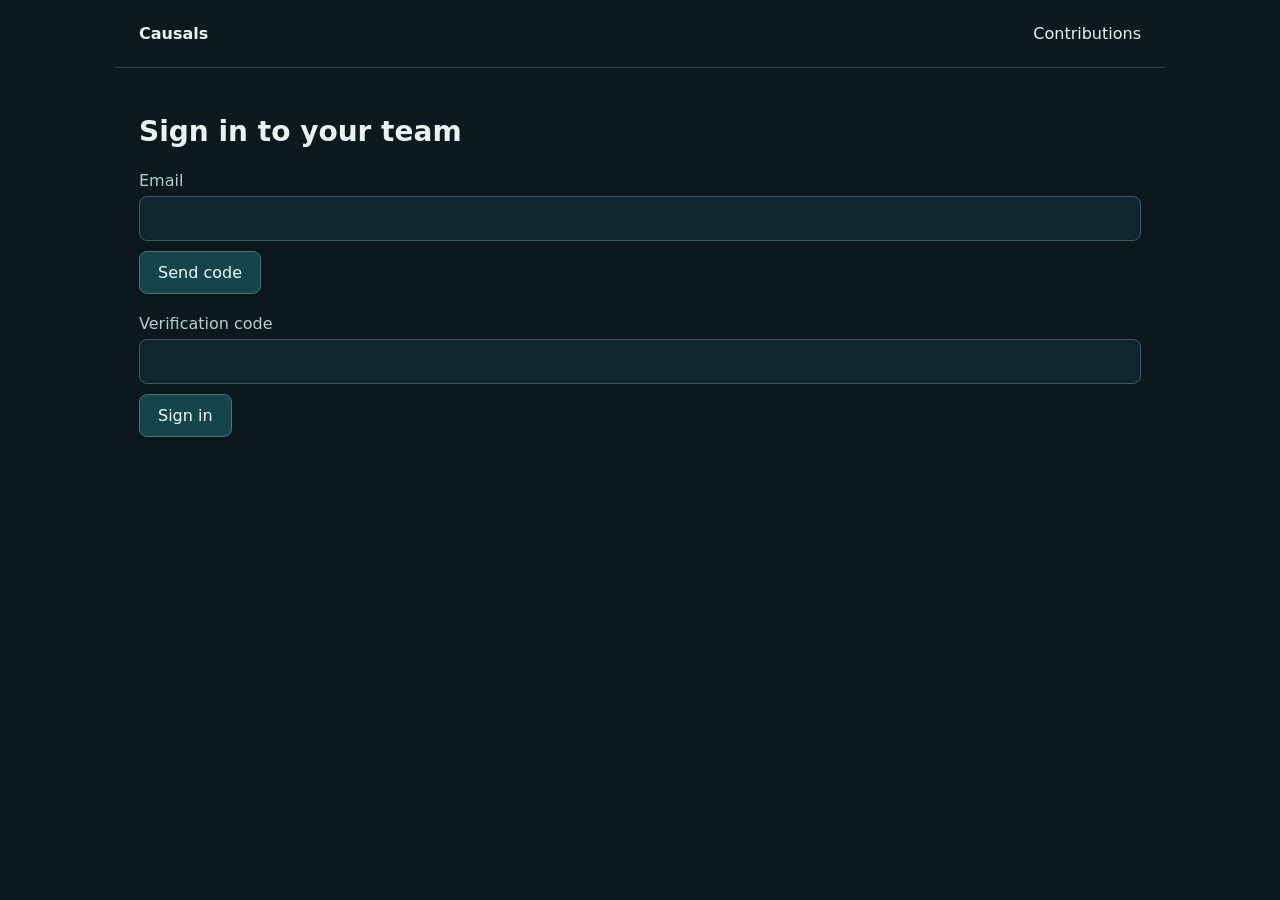
==== contribute/index.html @ b9d78e5d "Publish authenticated team contribution entry at contribute path" ====
<!doctype html><html lang="en"><meta charset="utf-8"><meta name="viewport" content="width=device-width,initial-scale=1"><title>Causals · Contributions</title><link rel="icon" href="data:,"><style>
*{box-sizing:border-box}body{margin:0;background:#0b181e;color:#e9f3f1;font:16px system-ui}header,main{max-width:1050px;margin:auto;padding:24px}header{border-bottom:1px solid #29434c;display:flex;justify-content:space-between}h1{font-size:28px}h2{font-size:21px}label{display:block;margin:16px 0 6px;color:#b5cecd}input,textarea,select{width:100%;padding:12px;border:1px solid #3b5962;background:#10272f;color:inherit;border-radius:8px;font:inherit}textarea{min-height:90px}button{cursor:pointer;border:1px solid #497177;background:#16444b;color:#eafffb;padding:11px 18px;margin:10px 8px 4px 0;border-radius:8px;font:inherit}button:disabled{opacity:.4;cursor:default}.card{border:1px solid #29434c;border-radius:12px;padding:20px;margin:18px 0}.muted{color:#9db8b9}pre{white-space:pre-wrap;overflow-wrap:anywhere;background:#10272f;padding:14px;border-radius:8px}.row{display:grid;grid-template-columns:1fr 1fr;gap:20px}#notice{color:#f2cc8b;white-space:pre-wrap}a{color:#97e2d8}@media(max-width:700px){.row{grid-template-columns:1fr}}</style>
<header><strong>Causals</strong><span>Contributions</span></header><main><p id="notice" role="status"></p><section id="login"><h1>Sign in to your team</h1><label for="email">Email</label><input id="email" type="email" autocomplete="email"><button id="send">Send code</button><label for="code">Verification code</label><input id="code" inputmode="numeric" autocomplete="one-time-code"><button id="signin">Sign in</button></section>
<section id="workspace" hidden><div style="display:flex;justify-content:space-between"><h1>Graph contributions</h1><button id="logout">Sign out</button></div><p id="identity" class="muted"></p><button id="refresh">All proposals</button><button id="new">New proposal</button><section id="teamadmin" hidden class="card"><h2>Team access</h2><label for="memberuid">Account ID</label><input id="memberuid"><label for="memberrole">Role</label><select id="memberrole"><option value="contributor">Contributor</option><option value="reviewer">Reviewer</option><option value="admin">Administrator</option></select><button id="grant">Save access</button></section><div id="list"></div><div id="detail" hidden></div><section id="editor" hidden class="card"><h2>Propose a change</h2><label for="kind">Type</label><select id="kind"><option value="fact">Correct a fact</option><option value="rule">Propose an analytical rule</option><option value="schema">Propose a schema change</option></select><div id="fact"><div class="row"><div><label for="targetkind">Object</label><select id="targetkind"><option value="entity">Entity</option><option value="edge">Relationship</option></select></div><div><label for="target">Canonical object ID</label><input id="target"></div></div><button id="loadobject">Load current object</button><pre id="snapshot" hidden></pre><label for="revision">Current snapshot revision</label><input id="revision" readonly><label for="property">Property</label><select id="property"><option>name</option><option>aliases</option><option>summary</option></select><label for="value">Proposed value</label><textarea id="value"></textarea><label for="reason">Reason</label><textarea id="reason"></textarea><label for="evidence">Evidence links · one per line</label><textarea id="evidence"></textarea></div><div id="argument" hidden></div><button id="save">Save draft</button></section></section></main>
<script>
let token='',me=null,current=null,inspectionId=null;const $=id=>document.getElementById(id);const fields=['claim','mechanism','supporting_sources','counterexamples','confounders','scope','observable_outcome','horizon'];
const kindLabel={fact:'Fact correction',rule:'Analytical rule',schema:'Schema proposal'};const stateLabel={draft:'Draft',pending:'Awaiting review',changes_requested:'Changes requested',approved:'Approved · awaiting next step',publishing:'Publishing',published:'Published',publish_failed:'Publication failed',rejected:'Rejected'};function notice(s){$('notice').textContent=s}async function api(path,body,method){const r=await fetch((['causals.org','www.causals.org'].includes(location.hostname)?'https://anli.chat/_causals_contribute/':'')+'api/'+path,{method:method||(body?'POST':'GET'),headers:{'Content-Type':'application/json',...(token?{Authorization:'Bearer '+token}:{})},...(body?{body:JSON.stringify(body)}:{})});const d=await r.json();if(!r.ok)throw Error(typeof d.detail==='string'?d.detail:'Request could not be completed');return d}
function button(label,fn){const b=document.createElement('button');b.textContent=label;b.onclick=()=>run(fn);return b}async function run(fn){notice('');try{await fn()}catch(e){notice(e.message)}}
$('send').onclick=()=>run(async()=>{await api('login/send',{email:$('email').value});notice('Check your email for a verification code.')});$('signin').onclick=()=>run(async()=>{const s=await api('login/verify',{email:$('email').value,code:$('code').value});token=s.token;try{me=await api('me')}catch(e){throw Error(e.message+' · Account ID: '+s.uid)}$('login').hidden=true;$('workspace').hidden=false;$('identity').textContent=me.role+' · '+me.uid;$('teamadmin').hidden=me.role!=='admin';await list()});$('logout').onclick=()=>location.reload();$('grant').onclick=()=>run(async()=>{await api('team/'+encodeURIComponent($('memberuid').value),{role:$('memberrole').value},'PUT');notice('Team access updated.')});
async function list(){$('editor').hidden=true;$('detail').hidden=true;$('list').hidden=false;const rows=await api('proposals');$('list').replaceChildren();for(const p of rows){const card=document.createElement('div');card.className='card';const title=document.createElement('strong');title.textContent=kindLabel[p.kind]+' · '+stateLabel[p.status];card.append(title,document.createElement('br'),button('Open proposal',()=>detail(p.id)));$('list').append(card)}if(!rows.length)$('list').textContent='No proposals yet.'}
async function detail(id){current=await api('proposals/'+id);$('list').hidden=true;$('editor').hidden=true;$('detail').hidden=false;const box=$('detail');box.replaceChildren();const h=document.createElement('h2');h.textContent=kindLabel[current.kind]+' · '+stateLabel[current.status]+' · Version '+current.version;box.append(h);const data=document.createElement('pre');data.textContent=current.kind==='fact'?Object.entries(current.payload.set).map(([k,v])=>k+'\nCurrent: '+(current.payload._before?.props?.[k]??'Not set')+'\nProposed: '+v).join('\n\n')+'\n\nReason: '+current.payload.reason+'\n\nEvidence:\n'+current.payload.evidence_urls.join('\n'):JSON.stringify(current.payload,null,2);box.append(data);const note=document.createElement('textarea');note.placeholder='Evidence, questions or review rationale';note.setAttribute('aria-label','Review rationale or comment');box.append(note);const act=a=>async()=>{await api('proposals/'+id+'/actions',{action:a,version:current.version,note:note.value});await detail(id)};box.append(button('Comment',act('comment')));box.append(button('Assess argument',async()=>{const r=await api('proposals/'+id+'/advisory',{});const pre=document.createElement('pre');pre.textContent='Argument assessment · linked sources have not been independently verified\n'+JSON.stringify(r.result||r,null,2);box.append(pre)}));if(me.role==='admin'&&current.status==='publish_failed')box.append(button('Retry publication',act('retry_publication')));if(me.uid===current.owner_uid&&['draft','changes_requested'].includes(current.status))box.append(button('Submit for review',act('submit')));if(me.uid!==current.owner_uid&&['reviewer','admin'].includes(me.role)&&current.status==='pending'){box.append(button('Approve',act('approve')),button('Request changes',act('request_changes')),button('Reject',act('reject')))}if(me.uid===current.owner_uid&&['draft','changes_requested','pending','approved'].includes(current.status))box.append(button('Revise draft',()=>edit(current)));const title=document.createElement('h2');title.textContent='History';box.append(title);for(const e of current.history){const p=document.createElement('p');p.textContent=e.actor+' · '+e.event+' · '+(e.body.note||'')+' · '+e.created_at;box.append(p)}}
function edit(p=null){current=p;inspectionId=p?.payload?.inspection_id||null;$('editor').hidden=false;$('list').hidden=true;$('detail').hidden=true;$('kind').value=p?.kind||'fact';$('kind').disabled=!!p;const v=p?.payload||{};$('targetkind').value=v.kind||'entity';props();$('target').value=v.id||'';$('revision').value=v.expected_revision||'';const key=Object.keys(v.set||{})[0];if(key)$('property').value=key;$('value').value=key?v.set[key]:'';$('reason').value=v.reason||'';$('evidence').value=(v.evidence_urls||[]).join('\n');for(const f of fields)$('arg-'+f).value=Array.isArray(v[f])?v[f].join('\n'):v[f]||'';toggle()}
function props(){const values=$('targetkind').value==='entity'?['name','aliases','summary']:['fact','valid_at','invalid_at'];$('property').replaceChildren(...values.map(v=>{const o=document.createElement('option');o.textContent=v;return o}))}function toggle(){$('fact').hidden=$('kind').value!=='fact';$('argument').hidden=!$('fact').hidden}for(const f of fields){const l=document.createElement('label');l.textContent=f.replaceAll('_',' ');const t=document.createElement('textarea');t.id='arg-'+f;l.htmlFor=t.id;$('argument').append(l,t)}$('loadobject').onclick=()=>run(async()=>{const r=await api('inspections',{kind:$('targetkind').value,target_id:$('target').value});inspectionId=r.id;notice('Loading the graph object…');for(let i=0;i<20;i++){await new Promise(ok=>setTimeout(ok,1500));const data=await api('inspections/'+r.id);if(data.status==='completed'){if(data.result.error)throw Error('Unable to load this object');$('revision').value=data.result.revision;$('snapshot').hidden=false;$('snapshot').textContent=JSON.stringify(data.result.snapshot.props,null,2);notice('Current object loaded.');return}}throw Error('The graph host has not responded. Try again shortly.')});$('targetkind').onchange=()=>{inspectionId=null;$('revision').value='';props()};$('target').oninput=()=>{inspectionId=null;$('revision').value=''};$('kind').onchange=toggle;$('new').onclick=()=>edit();$('refresh').onclick=()=>run(list);$('save').onclick=()=>run(async()=>{let payload;if($('kind').value==='fact')payload={kind:$('targetkind').value,id:$('target').value,expected_revision:$('revision').value,inspection_id:inspectionId,set:{[$('property').value]:$('value').value},reason:$('reason').value,evidence_urls:$('evidence').value.split('\n').filter(Boolean)};else payload=Object.fromEntries(fields.map(f=>[f,f==='supporting_sources'?$('arg-'+f).value.split('\n').filter(Boolean):$('arg-'+f).value]));const p=current?await api('proposals/'+current.id+'/actions',{action:'edit',version:current.version,payload}):await api('proposals',{kind:$('kind').value,payload});await detail(p.id)})
</script></html>
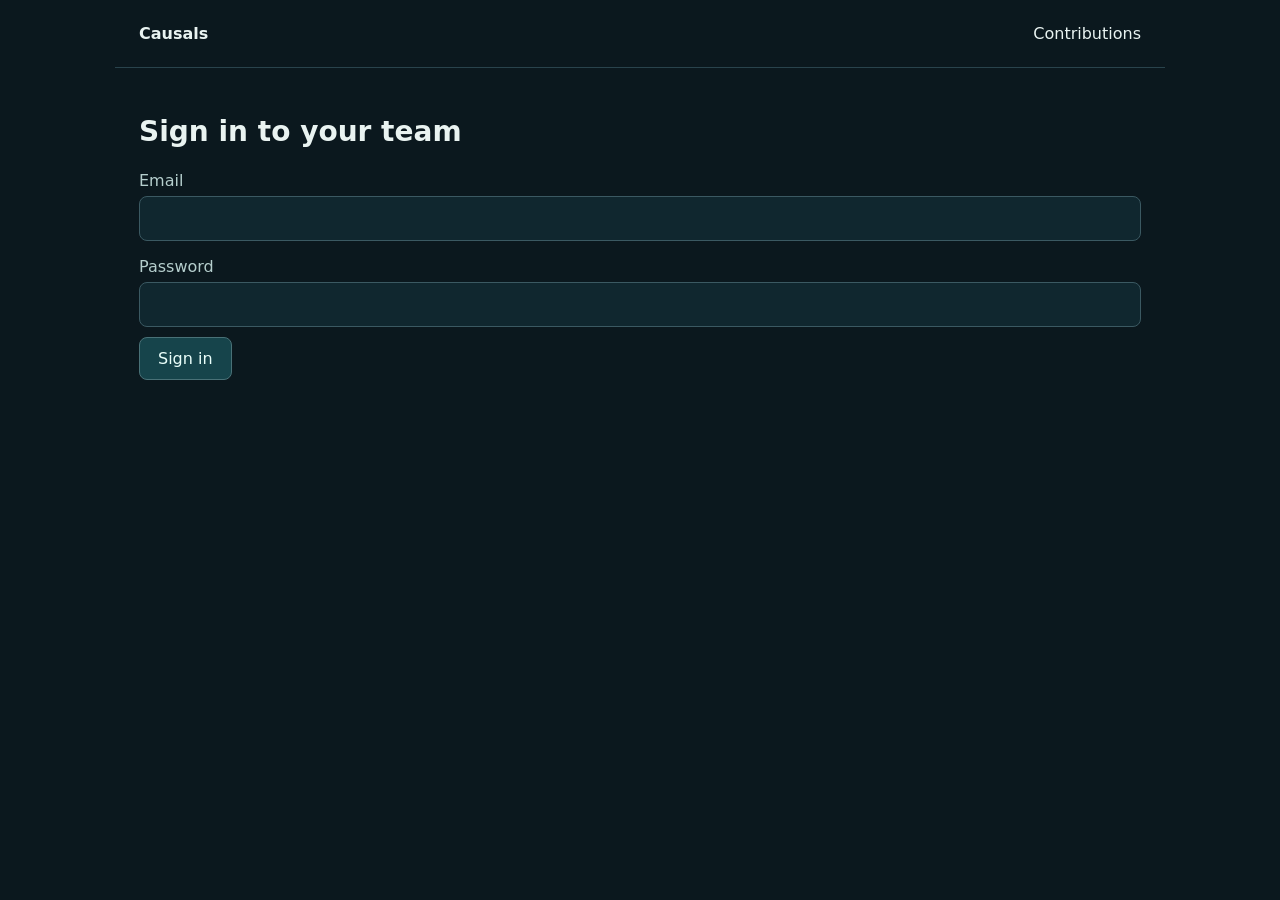
==== commit a3762869: "Replace email code form with fixed password sign-in" ====
--- a/contribute/index.html
+++ b/contribute/index.html
@@ -1,12 +1,12 @@
 <!doctype html><html lang="en"><meta charset="utf-8"><meta name="viewport" content="width=device-width,initial-scale=1"><title>Causals · Contributions</title><link rel="icon" href="data:,"><style>
 *{box-sizing:border-box}body{margin:0;background:#0b181e;color:#e9f3f1;font:16px system-ui}header,main{max-width:1050px;margin:auto;padding:24px}header{border-bottom:1px solid #29434c;display:flex;justify-content:space-between}h1{font-size:28px}h2{font-size:21px}label{display:block;margin:16px 0 6px;color:#b5cecd}input,textarea,select{width:100%;padding:12px;border:1px solid #3b5962;background:#10272f;color:inherit;border-radius:8px;font:inherit}textarea{min-height:90px}button{cursor:pointer;border:1px solid #497177;background:#16444b;color:#eafffb;padding:11px 18px;margin:10px 8px 4px 0;border-radius:8px;font:inherit}button:disabled{opacity:.4;cursor:default}.card{border:1px solid #29434c;border-radius:12px;padding:20px;margin:18px 0}.muted{color:#9db8b9}pre{white-space:pre-wrap;overflow-wrap:anywhere;background:#10272f;padding:14px;border-radius:8px}.row{display:grid;grid-template-columns:1fr 1fr;gap:20px}#notice{color:#f2cc8b;white-space:pre-wrap}a{color:#97e2d8}@media(max-width:700px){.row{grid-template-columns:1fr}}</style>
-<header><strong>Causals</strong><span>Contributions</span></header><main><p id="notice" role="status"></p><section id="login"><h1>Sign in to your team</h1><label for="email">Email</label><input id="email" type="email" autocomplete="email"><button id="send">Send code</button><label for="code">Verification code</label><input id="code" inputmode="numeric" autocomplete="one-time-code"><button id="signin">Sign in</button></section>
+<header><strong>Causals</strong><span>Contributions</span></header><main><p id="notice" role="status"></p><section id="login"><h1>Sign in to your team</h1><label for="email">Email</label><input id="email" type="email" autocomplete="email"><label for="password">Password</label><input id="password" type="password" autocomplete="current-password"><button id="signin">Sign in</button></section>
 <section id="workspace" hidden><div style="display:flex;justify-content:space-between"><h1>Graph contributions</h1><button id="logout">Sign out</button></div><p id="identity" class="muted"></p><button id="refresh">All proposals</button><button id="new">New proposal</button><section id="teamadmin" hidden class="card"><h2>Team access</h2><label for="memberuid">Account ID</label><input id="memberuid"><label for="memberrole">Role</label><select id="memberrole"><option value="contributor">Contributor</option><option value="reviewer">Reviewer</option><option value="admin">Administrator</option></select><button id="grant">Save access</button></section><div id="list"></div><div id="detail" hidden></div><section id="editor" hidden class="card"><h2>Propose a change</h2><label for="kind">Type</label><select id="kind"><option value="fact">Correct a fact</option><option value="rule">Propose an analytical rule</option><option value="schema">Propose a schema change</option></select><div id="fact"><div class="row"><div><label for="targetkind">Object</label><select id="targetkind"><option value="entity">Entity</option><option value="edge">Relationship</option></select></div><div><label for="target">Canonical object ID</label><input id="target"></div></div><button id="loadobject">Load current object</button><pre id="snapshot" hidden></pre><label for="revision">Current snapshot revision</label><input id="revision" readonly><label for="property">Property</label><select id="property"><option>name</option><option>aliases</option><option>summary</option></select><label for="value">Proposed value</label><textarea id="value"></textarea><label for="reason">Reason</label><textarea id="reason"></textarea><label for="evidence">Evidence links · one per line</label><textarea id="evidence"></textarea></div><div id="argument" hidden></div><button id="save">Save draft</button></section></section></main>
 <script>
 let token='',me=null,current=null,inspectionId=null;const $=id=>document.getElementById(id);const fields=['claim','mechanism','supporting_sources','counterexamples','confounders','scope','observable_outcome','horizon'];
 const kindLabel={fact:'Fact correction',rule:'Analytical rule',schema:'Schema proposal'};const stateLabel={draft:'Draft',pending:'Awaiting review',changes_requested:'Changes requested',approved:'Approved · awaiting next step',publishing:'Publishing',published:'Published',publish_failed:'Publication failed',rejected:'Rejected'};function notice(s){$('notice').textContent=s}async function api(path,body,method){const r=await fetch((['causals.org','www.causals.org'].includes(location.hostname)?'https://anli.chat/_causals_contribute/':'')+'api/'+path,{method:method||(body?'POST':'GET'),headers:{'Content-Type':'application/json',...(token?{Authorization:'Bearer '+token}:{})},...(body?{body:JSON.stringify(body)}:{})});const d=await r.json();if(!r.ok)throw Error(typeof d.detail==='string'?d.detail:'Request could not be completed');return d}
 function button(label,fn){const b=document.createElement('button');b.textContent=label;b.onclick=()=>run(fn);return b}async function run(fn){notice('');try{await fn()}catch(e){notice(e.message)}}
-$('send').onclick=()=>run(async()=>{await api('login/send',{email:$('email').value});notice('Check your email for a verification code.')});$('signin').onclick=()=>run(async()=>{const s=await api('login/verify',{email:$('email').value,code:$('code').value});token=s.token;try{me=await api('me')}catch(e){throw Error(e.message+' · Account ID: '+s.uid)}$('login').hidden=true;$('workspace').hidden=false;$('identity').textContent=me.role+' · '+me.uid;$('teamadmin').hidden=me.role!=='admin';await list()});$('logout').onclick=()=>location.reload();$('grant').onclick=()=>run(async()=>{await api('team/'+encodeURIComponent($('memberuid').value),{role:$('memberrole').value},'PUT');notice('Team access updated.')});
+$('signin').onclick=()=>run(async()=>{const s=await api('login/password',{email:$('email').value,password:$('password').value});token=s.token;try{me=await api('me')}catch(e){throw Error(e.message+' · Account ID: '+s.uid)}$('login').hidden=true;$('workspace').hidden=false;$('identity').textContent=me.role+' · '+me.uid;$('teamadmin').hidden=me.role!=='admin';await list()});$('logout').onclick=()=>location.reload();$('grant').onclick=()=>run(async()=>{await api('team/'+encodeURIComponent($('memberuid').value),{role:$('memberrole').value},'PUT');notice('Team access updated.')});
 async function list(){$('editor').hidden=true;$('detail').hidden=true;$('list').hidden=false;const rows=await api('proposals');$('list').replaceChildren();for(const p of rows){const card=document.createElement('div');card.className='card';const title=document.createElement('strong');title.textContent=kindLabel[p.kind]+' · '+stateLabel[p.status];card.append(title,document.createElement('br'),button('Open proposal',()=>detail(p.id)));$('list').append(card)}if(!rows.length)$('list').textContent='No proposals yet.'}
 async function detail(id){current=await api('proposals/'+id);$('list').hidden=true;$('editor').hidden=true;$('detail').hidden=false;const box=$('detail');box.replaceChildren();const h=document.createElement('h2');h.textContent=kindLabel[current.kind]+' · '+stateLabel[current.status]+' · Version '+current.version;box.append(h);const data=document.createElement('pre');data.textContent=current.kind==='fact'?Object.entries(current.payload.set).map(([k,v])=>k+'\nCurrent: '+(current.payload._before?.props?.[k]??'Not set')+'\nProposed: '+v).join('\n\n')+'\n\nReason: '+current.payload.reason+'\n\nEvidence:\n'+current.payload.evidence_urls.join('\n'):JSON.stringify(current.payload,null,2);box.append(data);const note=document.createElement('textarea');note.placeholder='Evidence, questions or review rationale';note.setAttribute('aria-label','Review rationale or comment');box.append(note);const act=a=>async()=>{await api('proposals/'+id+'/actions',{action:a,version:current.version,note:note.value});await detail(id)};box.append(button('Comment',act('comment')));box.append(button('Assess argument',async()=>{const r=await api('proposals/'+id+'/advisory',{});const pre=document.createElement('pre');pre.textContent='Argument assessment · linked sources have not been independently verified\n'+JSON.stringify(r.result||r,null,2);box.append(pre)}));if(me.role==='admin'&&current.status==='publish_failed')box.append(button('Retry publication',act('retry_publication')));if(me.uid===current.owner_uid&&['draft','changes_requested'].includes(current.status))box.append(button('Submit for review',act('submit')));if(me.uid!==current.owner_uid&&['reviewer','admin'].includes(me.role)&&current.status==='pending'){box.append(button('Approve',act('approve')),button('Request changes',act('request_changes')),button('Reject',act('reject')))}if(me.uid===current.owner_uid&&['draft','changes_requested','pending','approved'].includes(current.status))box.append(button('Revise draft',()=>edit(current)));const title=document.createElement('h2');title.textContent='History';box.append(title);for(const e of current.history){const p=document.createElement('p');p.textContent=e.actor+' · '+e.event+' · '+(e.body.note||'')+' · '+e.created_at;box.append(p)}}
 function edit(p=null){current=p;inspectionId=p?.payload?.inspection_id||null;$('editor').hidden=false;$('list').hidden=true;$('detail').hidden=true;$('kind').value=p?.kind||'fact';$('kind').disabled=!!p;const v=p?.payload||{};$('targetkind').value=v.kind||'entity';props();$('target').value=v.id||'';$('revision').value=v.expected_revision||'';const key=Object.keys(v.set||{})[0];if(key)$('property').value=key;$('value').value=key?v.set[key]:'';$('reason').value=v.reason||'';$('evidence').value=(v.evidence_urls||[]).join('\n');for(const f of fields)$('arg-'+f).value=Array.isArray(v[f])?v[f].join('\n'):v[f]||'';toggle()}
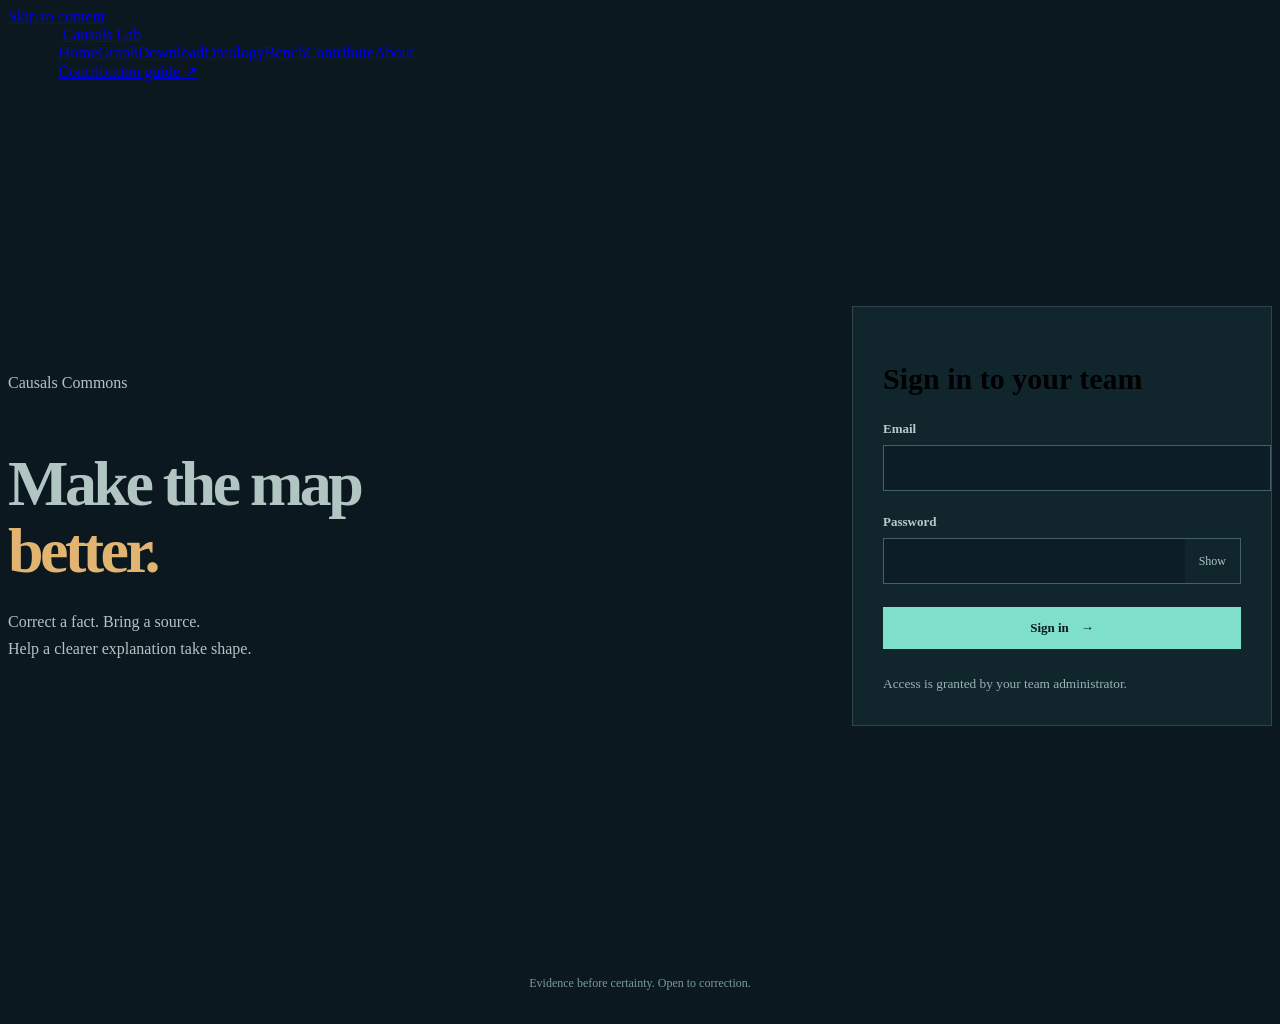
==== commit c93f468d: "Redesign contribution workspace using the Causals site design system" ====
--- a/contribute/index.html
+++ b/contribute/index.html
@@ -1,14 +1,53 @@
-<!doctype html><html lang="en"><meta charset="utf-8"><meta name="viewport" content="width=device-width,initial-scale=1"><title>Causals · Contributions</title><link rel="icon" href="data:,"><style>
-*{box-sizing:border-box}body{margin:0;background:#0b181e;color:#e9f3f1;font:16px system-ui}header,main{max-width:1050px;margin:auto;padding:24px}header{border-bottom:1px solid #29434c;display:flex;justify-content:space-between}h1{font-size:28px}h2{font-size:21px}label{display:block;margin:16px 0 6px;color:#b5cecd}input,textarea,select{width:100%;padding:12px;border:1px solid #3b5962;background:#10272f;color:inherit;border-radius:8px;font:inherit}textarea{min-height:90px}button{cursor:pointer;border:1px solid #497177;background:#16444b;color:#eafffb;padding:11px 18px;margin:10px 8px 4px 0;border-radius:8px;font:inherit}button:disabled{opacity:.4;cursor:default}.card{border:1px solid #29434c;border-radius:12px;padding:20px;margin:18px 0}.muted{color:#9db8b9}pre{white-space:pre-wrap;overflow-wrap:anywhere;background:#10272f;padding:14px;border-radius:8px}.row{display:grid;grid-template-columns:1fr 1fr;gap:20px}#notice{color:#f2cc8b;white-space:pre-wrap}a{color:#97e2d8}@media(max-width:700px){.row{grid-template-columns:1fr}}</style>
-<header><strong>Causals</strong><span>Contributions</span></header><main><p id="notice" role="status"></p><section id="login"><h1>Sign in to your team</h1><label for="email">Email</label><input id="email" type="email" autocomplete="email"><label for="password">Password</label><input id="password" type="password" autocomplete="current-password"><button id="signin">Sign in</button></section>
-<section id="workspace" hidden><div style="display:flex;justify-content:space-between"><h1>Graph contributions</h1><button id="logout">Sign out</button></div><p id="identity" class="muted"></p><button id="refresh">All proposals</button><button id="new">New proposal</button><section id="teamadmin" hidden class="card"><h2>Team access</h2><label for="memberuid">Account ID</label><input id="memberuid"><label for="memberrole">Role</label><select id="memberrole"><option value="contributor">Contributor</option><option value="reviewer">Reviewer</option><option value="admin">Administrator</option></select><button id="grant">Save access</button></section><div id="list"></div><div id="detail" hidden></div><section id="editor" hidden class="card"><h2>Propose a change</h2><label for="kind">Type</label><select id="kind"><option value="fact">Correct a fact</option><option value="rule">Propose an analytical rule</option><option value="schema">Propose a schema change</option></select><div id="fact"><div class="row"><div><label for="targetkind">Object</label><select id="targetkind"><option value="entity">Entity</option><option value="edge">Relationship</option></select></div><div><label for="target">Canonical object ID</label><input id="target"></div></div><button id="loadobject">Load current object</button><pre id="snapshot" hidden></pre><label for="revision">Current snapshot revision</label><input id="revision" readonly><label for="property">Property</label><select id="property"><option>name</option><option>aliases</option><option>summary</option></select><label for="value">Proposed value</label><textarea id="value"></textarea><label for="reason">Reason</label><textarea id="reason"></textarea><label for="evidence">Evidence links · one per line</label><textarea id="evidence"></textarea></div><div id="argument" hidden></div><button id="save">Save draft</button></section></section></main>
+<!doctype html>
+<html lang="en"><head><meta charset="utf-8"><meta name="viewport" content="width=device-width,initial-scale=1"><meta name="theme-color" content="#0c1820"><title>Contribute — Causals Lab</title><link rel="icon" href="https://causals.org/favicon.svg"><link rel="stylesheet" href="https://causals.org/styles.css">
+<style>
+[hidden]{display:none!important}body{background:#0c1820}.site-header{padding-inline:4%;}.site-header nav{gap:22px}.workspace{margin-inline:auto;padding-block:52px 100px;max-width:1120px}.auth{display:grid;grid-template-columns:1fr 420px;gap:100px;align-items:center;min-height:calc(100vh - 170px);padding-block:70px}.auth h1{font-size:clamp(42px,5vw,76px);line-height:1.05;letter-spacing:-.055em;margin-bottom:24px}.auth h1 em{color:#e2b472;font-style:normal}.auth-copy{max-width:450px;color:#b1c5c3;line-height:1.7}.panel{background:#11252d;border:1px solid #ffffff24;padding:30px}.panel h2{font-size:30px;margin-bottom:25px}.auth small{display:block;color:#99b3b3;margin-top:24px;line-height:1.6}label{display:block;font-size:13px;font-weight:650;color:#b7ccca;margin-bottom:8px}input,textarea,select{width:100%;border:1px solid #456068;background:#0c1d25;color:#e9f1ec;border-radius:0;padding:13px 14px;font:inherit;min-width:0}input:focus,textarea:focus,select:focus{outline:2px solid #7ee0ca;outline-offset:2px}textarea{min-height:110px;resize:vertical;line-height:1.6}.field{margin-bottom:23px}.password-wrap{display:flex;border:1px solid #456068}.password-wrap input{border:0}.password-wrap button{border:0;background:transparent;color:#aac4c1;padding-inline:14px;font-size:12px}button{cursor:pointer;font:inherit;border-radius:0}button:disabled{opacity:.5;cursor:wait}.btn{display:inline-flex;align-items:center;justify-content:center;gap:12px;padding:12px 18px;border:1px solid #7ee0ca;background:#7ee0ca;color:#0c1820;font-size:13px;font-weight:750}.btn:hover{background:#a6eedb}.btn.secondary{background:transparent;color:#c8dcd6;border-color:#ffffff35}.btn.secondary:hover{border-color:#7ee0ca;color:#7ee0ca}.btn.danger{color:#e5ad9e;border-color:#93665c;background:transparent}.btn.link{padding:8px 0;border:0;background:none;color:#9cbdb7}.full{width:100%}.toolbar,.actions-row{display:flex;align-items:center;gap:12px;flex-wrap:wrap}.toolbar{justify-content:space-between;margin-bottom:32px}.toolbar h1{font-size:48px;letter-spacing:-.045em;margin:8px 0}.eyebrow{margin-bottom:15px}.muted{color:#9fb7b5;font-size:13px;line-height:1.7}.notice{position:fixed;bottom:22px;left:50%;transform:translateX(-50%);z-index:20;background:#173b3c;color:#d9f9e9;border:1px solid #71b5a4;padding:14px 22px;max-width:min(90%,680px);box-shadow:0 10px 40px #0007}.notice.error{background:#3d2825;border-color:#a1745d;color:#f2c2a6}.filters{display:flex;gap:8px;border-bottom:1px solid #ffffff22;margin-bottom:24px}.filters button{background:transparent;color:#9fb7b5;border:0;border-bottom:2px solid transparent;padding:13px 18px}.filters button.active{color:#7ee0ca;border-color:#7ee0ca}.proposal-row{width:100%;text-align:left;background:transparent;border:0;border-bottom:1px solid #ffffff20;color:inherit;padding:24px 8px;display:flex;align-items:center;justify-content:space-between;gap:22px}.proposal-row:hover{background:#ffffff05}.proposal-row>div{min-width:0}.proposal-row strong{overflow-wrap:anywhere;font-family:Georgia,serif;font-size:25px;font-weight:400;display:block;margin-bottom:8px}.badge{font-size:11px;border:1px solid #789f9966;padding:5px 9px;color:#b8ceca;white-space:nowrap}.badge.published{color:#7ee0ca}.badge.pending,.badge.approved{color:#e2b472}.empty{text-align:center;padding:65px 20px;border:1px solid #ffffff1c}.empty h2{font-size:36px;margin-bottom:15px}.empty p{color:#9fb7b5;max-width:440px;margin:0 auto 25px;line-height:1.7}.two-col{display:grid;grid-template-columns:1fr 1fr;gap:24px}.section-label{font-size:11px;text-transform:uppercase;letter-spacing:.13em;color:#8baaa8;margin-bottom:12px}.diff{padding:24px;border:1px solid #ffffff25;overflow-wrap:anywhere;white-space:pre-wrap;line-height:1.7;min-height:100px}.diff.after{border-color:#7ee0ca77;background:#112b2d}.detail-grid{display:grid;grid-template-columns:minmax(0,1fr) 300px;gap:32px}.detail-main>section{margin-bottom:32px}.detail-main h2,.aside h2{font-size:26px;margin-bottom:18px}.detail-title{font-size:42px;margin:16px 0}.evidence a{color:#7ee0ca;display:block;overflow-wrap:anywhere;margin:10px 0}.aside{border-left:1px solid #ffffff20;padding-left:25px}.history-item{border-left:1px solid #648b82;padding:0 0 22px 17px;color:#b3cbc5;line-height:1.6;font-size:13px}.history-item small{display:block;color:#809c99}.comment{padding:15px 0;border-bottom:1px solid #ffffff15;white-space:pre-wrap;line-height:1.6}.progress{display:flex;gap:24px;margin:15px 0 35px;color:#8faeaa;font-size:12px}.progress b{color:#7ee0ca}.editor-layout{max-width:760px;margin:auto}.object-results{margin-block:16px}.object-result{display:block;text-align:left;width:100%;padding:16px;border:1px solid #ffffff25;background:transparent;color:inherit;margin-bottom:8px}.object-result:hover{border-color:#7ee0ca}.object-result strong{display:block;margin-bottom:5px}.selected{border-left:2px solid #7ee0ca;background:#132e33;padding:18px;margin-bottom:25px}.selected strong{font-family:Georgia,serif;font-size:25px}.selected small{display:block;margin-top:6px;color:#a0bab6}.loading{padding:35px 0;color:#a9c7c0}.editor-layout .panel{margin-block:25px}.argument-fields{display:grid;grid-template-columns:1fr 1fr;gap:0 22px}.argument-fields .field:first-child{grid-column:1/-1}details{margin:28px 0}summary{cursor:pointer;color:#a5c0bb;font-size:13px}.divider{border:0;border-top:1px solid #ffffff20;margin:28px 0}.footer-note{color:#779d96;text-align:center;padding:25px;font-size:12px}.row-search{display:flex;gap:10px}.row-search input{flex:1}.actions-end{justify-content:space-between;margin-top:30px}.review-note{margin-bottom:15px}.account-label{font-size:12px;color:#9ab4ae}.ai-section{padding:20px;border:1px solid #ffffff25}.ai-section h3{font-size:22px;margin:16px 0 10px}.ai-section p,.ai-section li{color:#afc6c1;line-height:1.7}.team-fields{display:grid;grid-template-columns:1fr 180px auto;gap:15px;align-items:end}.team-fields .field{margin:0}
+@media(max-width:1000px){.site-header nav a:not(.active):not([href='/graph.html']){display:none}.auth{gap:45px;grid-template-columns:1fr 380px}.wrap{width:calc(100% - 64px)}}@media(max-width:700px){.site-header{height:70px;padding:0 20px}.site-header nav{display:none}.wrap{width:calc(100% - 40px)}.auth{display:block;min-height:0;padding-block:45px}.auth-copy{margin-bottom:30px}.auth h1{font-size:45px}.panel{padding:23px}.workspace{padding-top:30px}.toolbar h1{font-size:37px}.two-col,.detail-grid,.argument-fields{grid-template-columns:1fr}.aside{border-left:0;border-top:1px solid #ffffff25;padding:25px 0}.detail-title{font-size:34px}.team-fields{grid-template-columns:1fr}.proposal-row>div{min-width:0}.proposal-row strong{overflow-wrap:anywhere;font-size:22px}.filters button{padding-inline:11px}.header-cta{padding:9px 12px}.actions-row .btn{min-height:42px}.progress{gap:15px}}
+</style></head><body>
+<a class="skip-link" href="#main">Skip to content</a><header class="site-header"><a class="wordmark" href="https://causals.org/" aria-label="Causals Lab home"><img class="brand-mark" src="https://causals.org/brand/mark.svg" alt=""> Causals<span class="wordmark-light"> Lab</span></a><nav aria-label="Main navigation"><a href="/">Home</a><a href="/graph.html">Graph</a><a href="/download/">Download</a><a href="/ontology.html">Ontology</a><a href="/bench.html">Bench</a><a class="active" href="/contribute/" aria-current="page">Contribute</a><a href="/about.html">About</a></nav><a class="header-cta" href="/contribute.html">Contribution guide <span>↗</span></a></header>
+<main id="main" class="wrap"><div id="notice" class="notice" role="status" hidden></div>
+<section id="login" class="auth"><div class="auth-copy"><p class="eyebrow"><span class="eyebrow-line"></span>Causals Commons</p><h1>Make the map<br><em>better.</em></h1><p>Correct a fact. Bring a source.<br>Help a clearer explanation take shape.</p></div><form id="loginform" class="panel"><h2>Sign in to your team</h2><div class="field"><label for="email">Email</label><input id="email" type="email" autocomplete="username" required></div><div class="field"><label for="password">Password</label><div class="password-wrap"><input id="password" type="password" autocomplete="current-password" required><button type="button" id="showpassword" aria-label="Show password">Show</button></div></div><button class="btn full" type="submit" id="signin" aria-label="Sign in">Sign in <span>→</span></button><small>Access is granted by your team administrator.</small></form></section>
+<section id="workspace" class="workspace" hidden><div class="toolbar"><div><p class="eyebrow"><span class="eyebrow-line"></span>Causals Commons</p><h1>Contributions</h1></div><div class="actions-row"><span id="identity" class="account-label"></span><button id="logout" class="btn link">Sign out</button></div></div>
+<section id="listview"><div class="toolbar"><div class="filters" id="filters"><button data-filter="all" class="active">All proposals</button><button data-filter="mine">My proposals</button><button data-filter="review">Awaiting review</button></div><div class="actions-row"><button id="refresh" class="btn secondary">Refresh</button><button id="new" class="btn">New proposal <span>+</span></button></div></div><div id="list"></div><details id="teamadmin" hidden><summary>Team access</summary><div class="panel team-fields"><div class="field"><label for="memberuid">Account ID</label><input id="memberuid"></div><div class="field"><label for="memberrole">Role</label><select id="memberrole"><option value="contributor">Contributor</option><option value="reviewer">Reviewer</option><option value="admin">Administrator</option></select></div><button id="grant" class="btn secondary">Save access</button></div></details></section>
+<section id="detail" hidden></section>
+<section id="editor" class="editor-layout" hidden><button id="cancel" class="btn link">← Back to proposals</button><h2 class="detail-title">Propose a change</h2><div class="progress"><b>01 · Choose</b><span>02 · Explain</span><span>03 · Submit for review</span></div><div class="field"><label for="kind">What would you like to contribute?</label><select id="kind"><option value="fact">Correct an entity or relationship</option><option value="rule">Propose an analytical rule</option><option value="schema">Propose a schema change</option></select></div>
+<div id="fact"><div class="panel"><h2>Choose an object</h2><div class="field"><label for="search">Find an entity</label><div class="row-search"><input id="search" type="search" placeholder="Company, person, place…"><button id="searchbutton" class="btn secondary">Search</button></div></div><div id="results" class="object-results"></div><details><summary>Use an object ID instead</summary><div class="two-col" style="margin-top:18px"><div class="field"><label for="targetkind">Object type</label><select id="targetkind"><option value="entity">Entity</option><option value="edge">Relationship</option></select></div><div class="field"><label for="target">Object ID</label><input id="target"></div></div><button id="loadobject" class="btn secondary">Load object</button></details></div><div id="objectform" hidden><div id="selected" class="selected"></div><div class="field"><label for="property">What needs correcting?</label><select id="property"></select></div><div class="two-col"><div><div class="section-label">Current</div><div id="beforevalue" class="diff"></div></div><div class="field"><label for="value" class="section-label">Proposed</label><textarea id="value" required></textarea></div></div><div class="field"><label for="reason">Why should this change?</label><textarea id="reason" placeholder="Explain the correction and what supports it."></textarea></div><div class="field"><label for="evidence">Sources</label><textarea id="evidence" placeholder="Paste a source link on each line."></textarea></div><details id="relationships" hidden><summary>Related relationships</summary><div id="edgelist" class="object-results"></div></details></div></div>
+<div id="argument" class="argument-fields" hidden></div><p id="editorhint" class="muted"></p><div class="actions-row actions-end"><button id="save" class="btn secondary">Save draft</button><button id="submitnew" class="btn">Submit for review →</button></div></section>
+</section></main><footer class="footer-note">Evidence before certainty. Open to correction.</footer>
 <script>
-let token='',me=null,current=null,inspectionId=null;const $=id=>document.getElementById(id);const fields=['claim','mechanism','supporting_sources','counterexamples','confounders','scope','observable_outcome','horizon'];
-const kindLabel={fact:'Fact correction',rule:'Analytical rule',schema:'Schema proposal'};const stateLabel={draft:'Draft',pending:'Awaiting review',changes_requested:'Changes requested',approved:'Approved · awaiting next step',publishing:'Publishing',published:'Published',publish_failed:'Publication failed',rejected:'Rejected'};function notice(s){$('notice').textContent=s}async function api(path,body,method){const r=await fetch((['causals.org','www.causals.org'].includes(location.hostname)?'https://anli.chat/_causals_contribute/':'')+'api/'+path,{method:method||(body?'POST':'GET'),headers:{'Content-Type':'application/json',...(token?{Authorization:'Bearer '+token}:{})},...(body?{body:JSON.stringify(body)}:{})});const d=await r.json();if(!r.ok)throw Error(typeof d.detail==='string'?d.detail:'Request could not be completed');return d}
-function button(label,fn){const b=document.createElement('button');b.textContent=label;b.onclick=()=>run(fn);return b}async function run(fn){notice('');try{await fn()}catch(e){notice(e.message)}}
-$('signin').onclick=()=>run(async()=>{const s=await api('login/password',{email:$('email').value,password:$('password').value});token=s.token;try{me=await api('me')}catch(e){throw Error(e.message+' · Account ID: '+s.uid)}$('login').hidden=true;$('workspace').hidden=false;$('identity').textContent=me.role+' · '+me.uid;$('teamadmin').hidden=me.role!=='admin';await list()});$('logout').onclick=()=>location.reload();$('grant').onclick=()=>run(async()=>{await api('team/'+encodeURIComponent($('memberuid').value),{role:$('memberrole').value},'PUT');notice('Team access updated.')});
-async function list(){$('editor').hidden=true;$('detail').hidden=true;$('list').hidden=false;const rows=await api('proposals');$('list').replaceChildren();for(const p of rows){const card=document.createElement('div');card.className='card';const title=document.createElement('strong');title.textContent=kindLabel[p.kind]+' · '+stateLabel[p.status];card.append(title,document.createElement('br'),button('Open proposal',()=>detail(p.id)));$('list').append(card)}if(!rows.length)$('list').textContent='No proposals yet.'}
-async function detail(id){current=await api('proposals/'+id);$('list').hidden=true;$('editor').hidden=true;$('detail').hidden=false;const box=$('detail');box.replaceChildren();const h=document.createElement('h2');h.textContent=kindLabel[current.kind]+' · '+stateLabel[current.status]+' · Version '+current.version;box.append(h);const data=document.createElement('pre');data.textContent=current.kind==='fact'?Object.entries(current.payload.set).map(([k,v])=>k+'\nCurrent: '+(current.payload._before?.props?.[k]??'Not set')+'\nProposed: '+v).join('\n\n')+'\n\nReason: '+current.payload.reason+'\n\nEvidence:\n'+current.payload.evidence_urls.join('\n'):JSON.stringify(current.payload,null,2);box.append(data);const note=document.createElement('textarea');note.placeholder='Evidence, questions or review rationale';note.setAttribute('aria-label','Review rationale or comment');box.append(note);const act=a=>async()=>{await api('proposals/'+id+'/actions',{action:a,version:current.version,note:note.value});await detail(id)};box.append(button('Comment',act('comment')));box.append(button('Assess argument',async()=>{const r=await api('proposals/'+id+'/advisory',{});const pre=document.createElement('pre');pre.textContent='Argument assessment · linked sources have not been independently verified\n'+JSON.stringify(r.result||r,null,2);box.append(pre)}));if(me.role==='admin'&&current.status==='publish_failed')box.append(button('Retry publication',act('retry_publication')));if(me.uid===current.owner_uid&&['draft','changes_requested'].includes(current.status))box.append(button('Submit for review',act('submit')));if(me.uid!==current.owner_uid&&['reviewer','admin'].includes(me.role)&&current.status==='pending'){box.append(button('Approve',act('approve')),button('Request changes',act('request_changes')),button('Reject',act('reject')))}if(me.uid===current.owner_uid&&['draft','changes_requested','pending','approved'].includes(current.status))box.append(button('Revise draft',()=>edit(current)));const title=document.createElement('h2');title.textContent='History';box.append(title);for(const e of current.history){const p=document.createElement('p');p.textContent=e.actor+' · '+e.event+' · '+(e.body.note||'')+' · '+e.created_at;box.append(p)}}
-function edit(p=null){current=p;inspectionId=p?.payload?.inspection_id||null;$('editor').hidden=false;$('list').hidden=true;$('detail').hidden=true;$('kind').value=p?.kind||'fact';$('kind').disabled=!!p;const v=p?.payload||{};$('targetkind').value=v.kind||'entity';props();$('target').value=v.id||'';$('revision').value=v.expected_revision||'';const key=Object.keys(v.set||{})[0];if(key)$('property').value=key;$('value').value=key?v.set[key]:'';$('reason').value=v.reason||'';$('evidence').value=(v.evidence_urls||[]).join('\n');for(const f of fields)$('arg-'+f).value=Array.isArray(v[f])?v[f].join('\n'):v[f]||'';toggle()}
-function props(){const values=$('targetkind').value==='entity'?['name','aliases','summary']:['fact','valid_at','invalid_at'];$('property').replaceChildren(...values.map(v=>{const o=document.createElement('option');o.textContent=v;return o}))}function toggle(){$('fact').hidden=$('kind').value!=='fact';$('argument').hidden=!$('fact').hidden}for(const f of fields){const l=document.createElement('label');l.textContent=f.replaceAll('_',' ');const t=document.createElement('textarea');t.id='arg-'+f;l.htmlFor=t.id;$('argument').append(l,t)}$('loadobject').onclick=()=>run(async()=>{const r=await api('inspections',{kind:$('targetkind').value,target_id:$('target').value});inspectionId=r.id;notice('Loading the graph object…');for(let i=0;i<20;i++){await new Promise(ok=>setTimeout(ok,1500));const data=await api('inspections/'+r.id);if(data.status==='completed'){if(data.result.error)throw Error('Unable to load this object');$('revision').value=data.result.revision;$('snapshot').hidden=false;$('snapshot').textContent=JSON.stringify(data.result.snapshot.props,null,2);notice('Current object loaded.');return}}throw Error('The graph host has not responded. Try again shortly.')});$('targetkind').onchange=()=>{inspectionId=null;$('revision').value='';props()};$('target').oninput=()=>{inspectionId=null;$('revision').value=''};$('kind').onchange=toggle;$('new').onclick=()=>edit();$('refresh').onclick=()=>run(list);$('save').onclick=()=>run(async()=>{let payload;if($('kind').value==='fact')payload={kind:$('targetkind').value,id:$('target').value,expected_revision:$('revision').value,inspection_id:inspectionId,set:{[$('property').value]:$('value').value},reason:$('reason').value,evidence_urls:$('evidence').value.split('\n').filter(Boolean)};else payload=Object.fromEntries(fields.map(f=>[f,f==='supporting_sources'?$('arg-'+f).value.split('\n').filter(Boolean):$('arg-'+f).value]));const p=current?await api('proposals/'+current.id+'/actions',{action:'edit',version:current.version,payload}):await api('proposals',{kind:$('kind').value,payload});await detail(p.id)})
-</script></html>
+const $=id=>document.getElementById(id),el=(tag,text,cls)=>{const n=document.createElement(tag);if(text!==undefined)n.textContent=text;if(cls)n.className=cls;return n};
+let token='',me=null,current=null,inspectionId=null,objectSnapshot=null,filter='all',poll=null;const noteDrafts={};try{token=sessionStorage.getItem('causals-team-session')||''}catch{};
+const kindLabel={fact:'Fact correction',rule:'Analytical rule',schema:'Schema proposal'},states={draft:'Draft',pending:'Awaiting review',changes_requested:'Changes requested',approved:'Awaiting publication',publishing:'Publishing',published:'Published',publish_failed:'Needs attention',rejected:'Rejected'};
+const fieldNames={name:'Name',aliases:'Aliases',summary:'Summary',fact:'Relationship description',valid_at:'Valid from',invalid_at:'Valid until'},argNames={claim:'What are you proposing?',mechanism:'How does it work?',supporting_sources:'Supporting sources',counterexamples:'When would it not hold?',confounders:'Other possible explanations',scope:'Where does it apply?',observable_outcome:'How could we check it?',horizon:'Over what time period?'};
+let noticeTimer;function notify(text,error=false){clearTimeout(noticeTimer);if(text&&!error)noticeTimer=setTimeout(()=>{$('notice').hidden=true},5500);$('notice').textContent=text;$('notice').hidden=!text;$('notice').className='notice'+(error?' error':'')}
+async function api(path,body,method,timeout=20000){const controller=new AbortController(),timer=setTimeout(()=>controller.abort(),timeout);try{const base=['causals.org','www.causals.org'].includes(location.hostname)?'https://anli.chat/_causals_contribute/':'';const r=await fetch(base+'api/'+path,{method:method||(body?'POST':'GET'),headers:{'Content-Type':'application/json',...(token?{Authorization:'Bearer '+token}:{})},...(body?{body:JSON.stringify(body)}:{}),signal:controller.signal});let data;try{data=await r.json()}catch{throw Error('The service could not respond. Please try again.')}if(!r.ok)throw Error(typeof data.detail==='string'?data.detail:'Please check your entries and try again.');return data}finally{clearTimeout(timer)}}
+async function busy(button,fn){const text=button.textContent;button.disabled=true;button.setAttribute('aria-busy','true');button.textContent='Please wait…';notify('');try{await fn()}catch(e){notify(e.name==='AbortError'?'This is taking longer than expected. Please try again.':e.message,true)}finally{button.disabled=false;button.setAttribute('aria-busy','false');button.textContent=text}}
+function btn(text,fn,kind='secondary'){const b=el('button',text,'btn '+kind);b.type='button';b.onclick=()=>busy(b,fn);return b}
+function view(name){clearTimeout(poll);for(const id of ['listview','detail','editor'])$(id).hidden=id!==name}
+function date(s){return s?new Date(s).toLocaleString(undefined,{dateStyle:'medium',timeStyle:'short'}):''}
+function title(p){return p.title||p.payload?._before?.props?.name||p.payload?.claim||p.payload?.id||kindLabel[p.kind]}
+function badge(p){return el('span',p.kind!=='fact'&&p.status==='approved'?'Accepted · awaiting '+(p.kind==='rule'?'validation':'migration'):states[p.status]||p.status,'badge '+p.status)}
+$('loginform').onsubmit=e=>{e.preventDefault();busy($('signin'),async()=>{const s=await api('login/password',{email:$('email').value.trim(),password:$('password').value});token=s.token;me=await api('me');$('password').value='';try{sessionStorage.setItem('causals-team-session',token)}catch{};$('login').hidden=true;$('workspace').hidden=false;$('identity').textContent=me.role==='admin'?'Administrator':me.role==='reviewer'?'Reviewer':'Contributor';$('teamadmin').hidden=me.role!=='admin';await list()})};
+$('showpassword').onclick=()=>{const show=$('password').type==='password';$('password').type=show?'text':'password';$('showpassword').textContent=show?'Hide':'Show';$('showpassword').setAttribute('aria-label',show?'Hide password':'Show password')};$('logout').onclick=()=>{try{sessionStorage.removeItem('causals-team-session')}catch{};location.reload()};$('grant').onclick=()=>busy($('grant'),async()=>{await api('team/'+encodeURIComponent($('memberuid').value.trim()),{role:$('memberrole').value},'PUT');notify('Team access updated.')});
+$('filters').onclick=e=>{if(!e.target.dataset.filter)return;filter=e.target.dataset.filter;for(const b of $('filters').children)b.classList.toggle('active',b===e.target);busy($('refresh'),list)};$('refresh').onclick=()=>busy($('refresh'),list);$('new').onclick=()=>edit();$('cancel').onclick=()=>busy($('cancel'),list);
+async function list(){view('listview');$('list').replaceChildren(el('p','Loading contributions…','loading'));let rows=await api('proposals');if(filter==='mine')rows=rows.filter(p=>p.owner_uid===me.uid);if(filter==='review')rows=rows.filter(p=>p.status==='pending');$('list').replaceChildren();for(const p of rows){const b=el('button',undefined,'proposal-row'),copy=el('div');copy.append(el('strong',title(p)),el('span',kindLabel[p.kind]+' · '+date(p.updated_at),'muted'));b.append(copy,badge(p),el('span','↗'));b.onclick=()=>busy(b,()=>detail(p.id));$('list').append(b)}if(!rows.length){const empty=el('div',undefined,'empty');empty.append(el('h2',filter==='review'?'Nothing awaiting review.':'A better map starts here.'),el('p',filter==='review'?'New submissions will appear here.':'Correct a detail or bring a well-supported argument to the graph.'),btn('Create a proposal',()=>edit(),''));$('list').append(empty)}}
+function section(titleText){const s=el('section');s.append(el('h2',titleText));return s}
+async function detail(id,quiet=false){current=await api('proposals/'+id);view('detail');const p=current,box=$('detail');box.replaceChildren(btn('← All proposals',list,'link'));const heading=el('div',undefined,'toolbar'),text=el('div');text.append(el('p',kindLabel[p.kind],'eyebrow'),el('h1',title(p),'detail-title'));heading.append(text,badge(p));box.append(heading);const layout=el('div',undefined,'detail-grid'),main=el('div',undefined,'detail-main'),aside=el('aside',undefined,'aside');layout.append(main,aside);box.append(layout);
+if(p.kind==='fact'){const changes=section('The proposed change');for(const [k,v]of Object.entries(p.payload.set)){changes.append(el('p',fieldNames[k]||k,'muted'));const pair=el('div',undefined,'two-col');for(const [label,value,cls]of [['Current',p.payload._before?.props?.[k]??'Not set','diff'],['Proposed',v??'Not set','diff after']]){const col=el('div');col.append(el('p',label,'section-label'),el('div',String(value),cls));pair.append(col)}changes.append(pair)}main.append(changes);const why=section('Why this change?');why.append(el('p',p.payload.reason));main.append(why);const sources=section('Sources');sources.className='evidence';for(const url of p.payload.evidence_urls){const a=el('a',url+' ↗');a.href=url;a.target='_blank';a.rel='noopener noreferrer';sources.append(a)}main.append(sources)}else{for(const [key,label] of Object.entries(argNames)){const s=section(label);s.append(el('p',Array.isArray(p.payload[key])?p.payload[key].join('\n'):p.payload[key]||'Not provided'));main.append(s)}}
+const discussion=section('Discussion');for(const e of p.history.filter(e=>e.body.note)){const n=el('div',undefined,'comment');n.append(el('p',e.body.note),el('span',date(e.created_at),'muted'));discussion.append(n)}const label=el('label','Add a comment or review rationale');label.htmlFor='reviewnote';const note=el('textarea');note.id='reviewnote';note.value=noteDrafts[id]||'';note.oninput=()=>noteDrafts[id]=note.value;note.placeholder='What should the contributor consider?';discussion.append(label,note);const actions=el('div',undefined,'actions-row');const act=action=>async()=>{if(['approve','request_changes','reject','comment'].includes(action)&&!note.value.trim())throw Error('Please add your rationale first.');await api('proposals/'+id+'/actions',{action,version:p.version,note:note.value});delete noteDrafts[id];await detail(id);notify(action==='approve'?'Review accepted. Publication is handled separately.':action==='comment'?'Comment added.':'Proposal updated.')};actions.append(btn('Add comment',act('comment')));if(me.uid!==p.owner_uid&&['reviewer','admin'].includes(me.role)&&p.status==='pending')actions.append(btn('Approve',act('approve'),''),btn('Request changes',act('request_changes')),btn('Reject',act('reject'),'danger'));discussion.append(actions);main.append(discussion);
+aside.append(el('h2','Proposal activity'),el('p','Version '+p.version,'muted'));if(me.uid===p.owner_uid&&['draft','changes_requested'].includes(p.status))aside.append(btn('Submit for review',act('submit'),''));if(me.uid===p.owner_uid&&['draft','changes_requested','pending','approved'].includes(p.status))aside.append(btn('Revise proposal',()=>edit(p)));if(me.uid===p.owner_uid&&p.status==='pending')aside.append(el('p','An independent reviewer will assess this proposal.','muted'));if(me.role==='admin'&&p.status==='publish_failed')aside.append(btn('Retry publication',act('retry_publication')));aside.append(btn('Assess argument',async()=>{const r=await api('proposals/'+id+'/advisory',{},undefined,100000);if(r.status==='failed')throw Error('Assessment is unavailable. You can continue the human review.');const s=section('Argument assessment');s.className='ai-section';s.append(el('p','Based on supplied material. Linked sources have not been independently verified.','muted'));for(const [key,value]of Object.entries(r.result||{})){if(key==='source_verification')continue;s.append(el('h3',key.replaceAll('_',' ')));if(Array.isArray(value)){const ul=el('ul');value.forEach(v=>ul.append(el('li',String(v))));s.append(ul)}else s.append(el('p',String(value)))}main.append(s)}));
+if(p.receipt?.edit_id){const receipt=el('details'),summary=el('summary','Publication record');receipt.append(summary,el('p','Edit '+p.receipt.edit_id,'muted'),el('p','Graph revision '+p.receipt.revision,'muted'));aside.append(receipt)}aside.append(el('hr',undefined,'divider'));for(const e of p.history){const n=el('div',e.event.replaceAll('_',' '),'history-item');n.append(el('small',date(e.created_at)));aside.append(n)}if(['approved','publishing'].includes(p.status)&&p.kind==='fact'){const refreshWhenIdle=()=>{if(document.activeElement===note){poll=setTimeout(refreshWhenIdle,5000);return}detail(id,true).catch(e=>notify(e.message,true))};poll=setTimeout(refreshWhenIdle,5000)}}
+function props(){const keys=$('targetkind').value==='entity'?['name','aliases','summary']:['fact','valid_at','invalid_at'];$('property').replaceChildren(...keys.map(k=>{const o=el('option',fieldNames[k]);o.value=k;return o}));updateBefore()}
+function updateBefore(){$('beforevalue').textContent=String(objectSnapshot?.props?.[$('property').value]??'Not set')}
+function toggle(){$('fact').hidden=$('kind').value!=='fact';$('argument').hidden=$('kind').value==='fact';$('editorhint').textContent=$('kind').value==='fact'?'Changes are reviewed before they reach the shared graph.':$('kind').value==='rule'?'Accepted rules enter validation before use in analysis.':'Accepted schema proposals require a separate migration.'}
+for(const [key,name]of Object.entries(argNames)){const wrap=el('div',undefined,'field'),label=el('label',name),t=el('textarea');t.id='arg-'+key;label.htmlFor=t.id;wrap.append(label,t);$('argument').append(wrap)}
+function edit(p=null){view('editor');current=p;inspectionId=p?.payload?.inspection_id||null;objectSnapshot=p?.payload?._before||null;$('kind').value=p?.kind||'fact';$('kind').disabled=!!p;const v=p?.payload||{};$('targetkind').value=v.kind||'entity';$('target').value=v.id||'';props();const k=Object.keys(v.set||{})[0];if(k)$('property').value=k;$('value').value=k?v.set[k]||'':'';$('reason').value=v.reason||'';$('evidence').value=(v.evidence_urls||[]).join('\n');$('search').value='';$('results').replaceChildren();$('objectform').hidden=!objectSnapshot;if(objectSnapshot)showSelected();for(const key of Object.keys(argNames))$('arg-'+key).value=Array.isArray(v[key])?v[key].join('\n'):v[key]||'';toggle();updateBefore();window.scrollTo({top:0,behavior:'smooth'})}
+function showSelected(){$('selected').replaceChildren(el('strong',objectSnapshot.props.name||'Selected relationship'),el('small',$('targetkind').value==='entity'?'Entity':'Relationship'));$('objectform').hidden=false;updateBefore()}
+async function inspect(kind,id){const request=await api('inspections',{kind,target_id:id});for(let i=0;i<25;i++){await new Promise(r=>setTimeout(r,1500));const data=await api('inspections/'+request.id);if(data.status==='completed'){if(data.result.error)throw Error('This object could not be loaded. Please try again.');return {...data.result,inspection_id:request.id}}}throw Error('The graph host has not responded yet. Please try again shortly.')}
+async function load(kind,id){notify('Loading the graph object…');const data=await inspect(kind,id);inspectionId=data.inspection_id;objectSnapshot=data.snapshot;objectSnapshot.revision=data.revision;$('targetkind').value=kind;$('target').value=id;props();showSelected();$('relationships').hidden=!data.related_edges?.length;$('edgelist').replaceChildren();for(const edge of data.related_edges||[]){const b=el('button',undefined,'object-result');b.append(el('strong',(edge.direction==='outgoing'?'→ ':'← ')+edge.relation+' · '+edge.other),el('small',edge.fact||'','muted'));b.onclick=()=>busy(b,()=>load('edge',edge.id));$('edgelist').append(b)}notify('Object loaded.')}
+$('searchbutton').onclick=()=>busy($('searchbutton'),async()=>{const q=$('search').value.trim();if(q.length<2)throw Error('Enter at least two characters.');$('results').replaceChildren(el('p','Searching the shared graph…','loading'));const data=await inspect('search',q);$('results').replaceChildren();if(!data.matches?.length){$('results').append(el('p','No matching entities. Try another name or use an object ID.','muted'));return}for(const item of data.matches){const b=el('button',undefined,'object-result');b.append(el('strong',item.name),el('small',(item.types||[]).filter(t=>t!=='Entity').join(' · '),'muted'));b.onclick=()=>busy(b,()=>load('entity',item.id));$('results').append(b)}});$('search').onkeydown=e=>{if(e.key==='Enter'){e.preventDefault();$('searchbutton').click()}};
+$('loadobject').onclick=()=>busy($('loadobject'),()=>load($('targetkind').value,$('target').value.trim()));$('kind').onchange=toggle;$('property').onchange=updateBefore;$('targetkind').onchange=()=>{inspectionId=null;objectSnapshot=null;$('objectform').hidden=true;props()};$('target').oninput=()=>{inspectionId=null;objectSnapshot=null;$('objectform').hidden=true};
+async function save(submit){let payload;if($('kind').value==='fact'){if(!inspectionId||!objectSnapshot)throw Error('Choose and load an object first.');if(!$('reason').value.trim())throw Error('Explain why the change is needed.');const urls=$('evidence').value.split('\n').map(s=>s.trim()).filter(Boolean);if(!urls.length||urls.some(u=>!u.startsWith('https://')))throw Error('Add at least one HTTPS source link.');payload={kind:$('targetkind').value,id:$('target').value,inspection_id:inspectionId,expected_revision:objectSnapshot.revision||current?.payload.expected_revision,set:{[$('property').value]:$('value').value},reason:$('reason').value.trim(),evidence_urls:urls}}else payload=Object.fromEntries(Object.keys(argNames).map(k=>[k,k==='supporting_sources'?$('arg-'+k).value.split('\n').filter(Boolean):$('arg-'+k).value]));let p=current?await api('proposals/'+current.id+'/actions',{action:'edit',version:current.version,payload}):await api('proposals',{kind:$('kind').value,payload});if(submit)p=await api('proposals/'+p.id+'/actions',{action:'submit',version:p.version});await detail(p.id);notify(submit?'Submitted for independent review.':'Draft saved.')}
+$('save').onclick=()=>busy($('save'),()=>save(false));$('submitnew').onclick=()=>busy($('submitnew'),()=>save(true));
+if(token)(async()=>{try{me=await api('me');$('login').hidden=true;$('workspace').hidden=false;$('identity').textContent=me.role==='admin'?'Administrator':me.role==='reviewer'?'Reviewer':'Contributor';$('teamadmin').hidden=me.role!=='admin';await list()}catch{token='';try{sessionStorage.removeItem('causals-team-session')}catch{}}})();
+</script></body></html>
